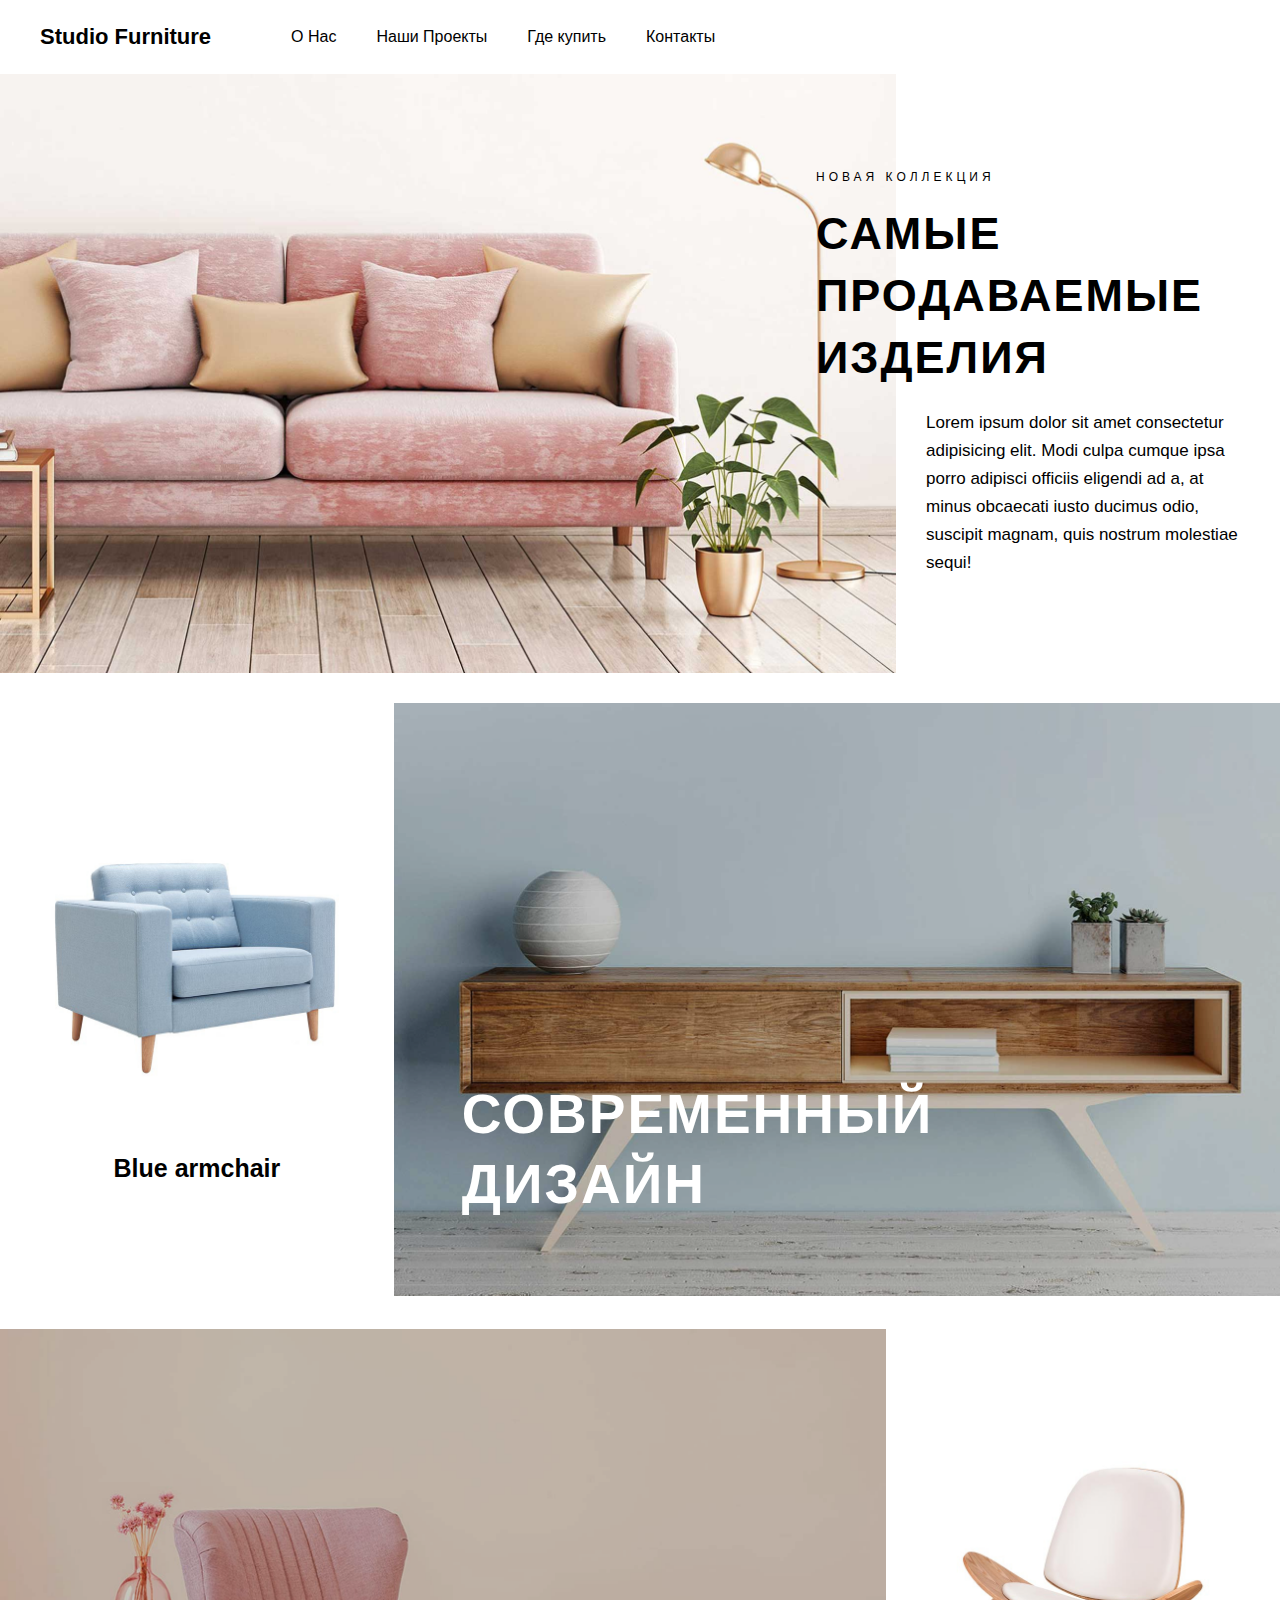
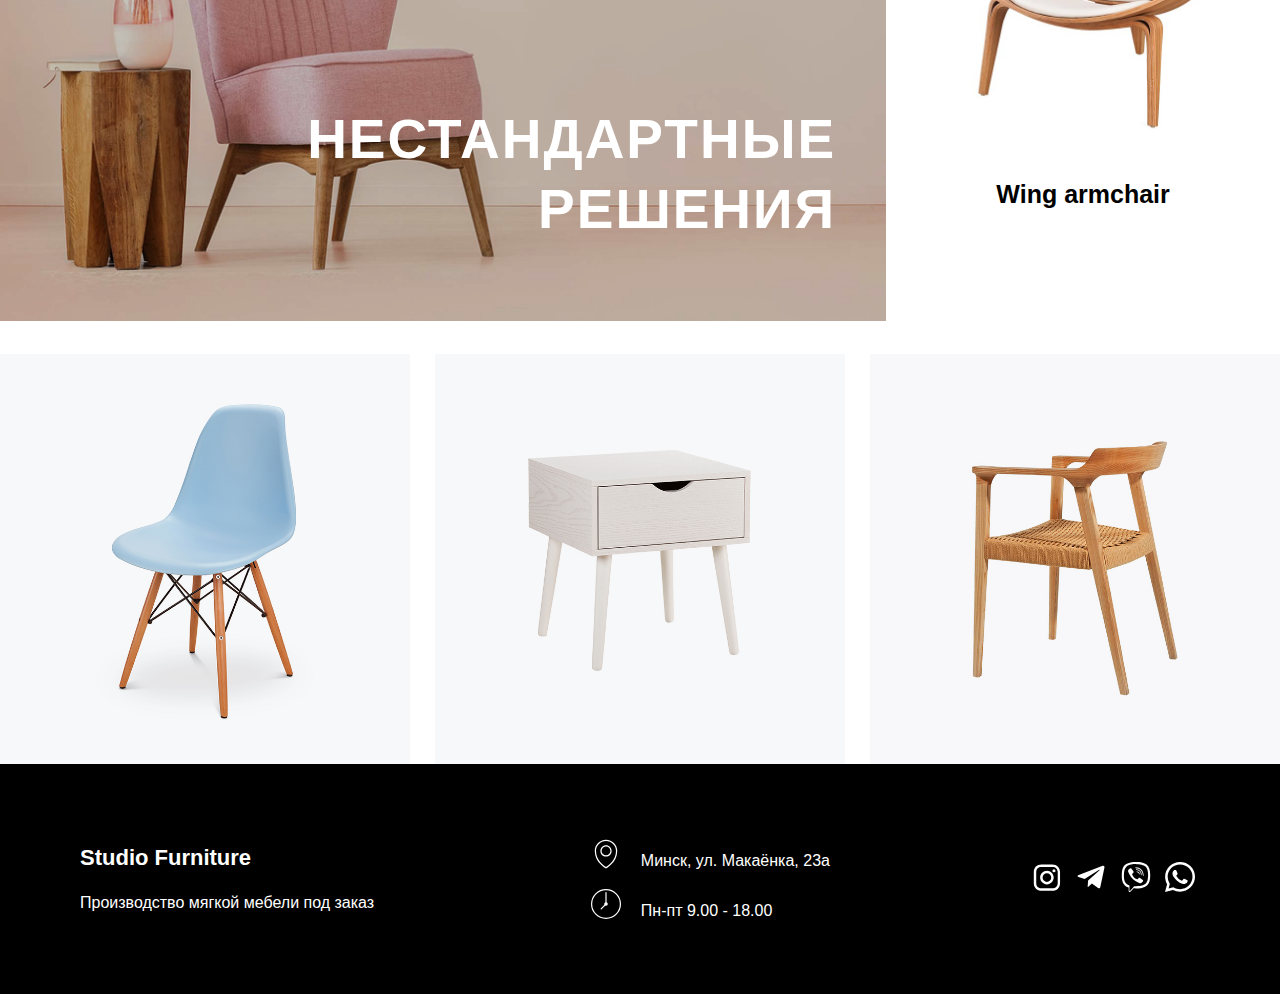
==== index.html @ 8bd31ac7 "add file" ====
<!DOCTYPE html>
<html lang="en">
  <head>
    <meta charset="UTF-8" />
    <meta http-equiv="X-UA-Compatible" content="IE=edge" />
    <meta name="viewport" content="width=device-width, initial-scale=1.0" />
    <title>Studio Furniture</title>
    <link rel="stylesheet" href="css/reset.css" />
    <link rel="stylesheet" href="css/style.css" />
  </head>
  <body>
    <header class="header">
      <div class="header__container">
        <div class="logo">Studio Furniture</div>
        <!--<a href=""
          ><img src="#" alt="Логотип Studio Furniture" class="header__logo"
        /></a>-->
        <nav class="header__link">
          <ul class="menu__list">
            <li class="menu__item"><a href="#" class="menu__link">О Нас</a></li>
            <li class="menu__item">
              <a href="#" class="menu__link">Наши Проекты</a>
            </li>
            <li class="menu__item">
              <a href="#" class="menu__link">Где купить</a>
            </li>
            <li class="menu__item">
              <a href="#" class="menu__link">Контакты</a>
            </li>
          </ul>
        </nav>
        <div class="toggle__menu">
          <div class="line line1"></div>
          <div class="line line2"></div>
          <div class="line line3"></div>
        </div>
      </div>
    </header>
    <main class="main">
      <div class="main__produts">
        <img src="assets/img/furniture-slider-1.jpg" alt="furniture-slider" />
        <div class="produts__container">
          <div class="produts__subtitle">Новая коллекция</div>
          <div class="produts__title">Самые продаваемые изделия</div>
          <div class="produts__description">
            Lorem ipsum dolor sit amet consectetur adipisicing elit. Modi culpa
            cumque ipsa porro adipisci officiis eligendi ad a, at minus
            obcaecati iusto ducimus odio, suscipit magnam, quis nostrum
            molestiae sequi!
          </div>
        </div>
      </div>
      <div class="main__design">
        <div class="design__container">
          <div class="design__product">
            <img src="assets/img/furniture-img-1.jpg" alt="armchair" />
            <h3>Blue armchair</h3>
          </div>
          <div class="design__content">
            <img src="assets/img/h-4-img-2.jpg" alt="furniture-slider" />
            <div class="design__title">Современный дизайн</div>
          </div>
        </div>
      </div>
      <div class="main__design">
        <div class="design__container">
          <div class="design__content">
            <img src="assets/img/h-4-img-3.jpg" alt="furniture-slider" />
            <div class="design__title-right">Нестандартные <br />решения</div>
          </div>
          <div class="design__product">
            <img src="assets/img/furniture-img-2.jpg" alt="" />
            <h3>Wing armchair</h3>
          </div>
        </div>
      </div>
      <div class="main__top">
        <div class="top__container">
          <img src="assets/img/h-prod-1.jpg" alt="" />
          <img src="assets/img/h-prod-2.jpg" alt="" />
          <img src="assets/img/h-prod-3.jpg" alt="" />
        </div>
      </div>
    </main>
    <footer class="footer">
      <div class="footer__logo">
        <div class="logo__title">Studio Furniture</div>
        <div class="logo__subtitle">Производство мягкой мебели под заказ</div>
      </div>
      <div class="footer__info">
        <div class="location">
          <img src="assets/icons/location_icon.svg" alt="" />
          <p>Минск, ул. Макаёнка, 23а</p>
        </div>
        <div class="time-work">
          <img src="assets/icons/clock-icon.svg" alt="" />
          <p>Пн-пт 9.00 - 18.00</p>
        </div>
      </div>
      <div class="social-media">
        <a href="#"
          ><img src="assets/icons/instagram_icon_white.svg" alt="instagram"
        /></a>
        <a href="#"
          ><img src="assets/icons/telegram_icon_white.svg" alt="telegram"
        /></a>
        <a href="#"
          ><img src="assets/icons/viber_icon-white.svg" alt="viber"
        /></a>
        <a href="#"
          ><img src="assets/icons/whatsapp_icon-white.svg" alt="whatsapp"
        /></a>
      </div>
    </footer>
    <div class="mobile__menu">
      <div class="nav__bar">
        <ul class="nav__list">
          <li class="nav__list item">
            <a href="" class="nav__link">О Нас</a>
          </li>
          <li class="nav__list item">
            <a href="" class="nav__link">Наши Проекты</a>
          </li>
          <li class="nav__list item">
            <a href="" class="nav__link">Где купить</a>
          </li>
          <li class="nav__list item">
            <a href="" class="nav__link">Контакты</a>
          </li>
        </ul>
      </div>
    </div>
    <script src="js/script.js"></script>
  </body>
</html>
---- css/style.css ----
@font-face {
  font-family: 'Montserrat';
  font-style: normal;
  font-weight: 300;
  src: local(''), url('../fonts/Montserrat-Light.ttf') format('ttf'),
    /* Chrome 26+, Opera 23+, Firefox 39+ */
      url('../fonts/Montserrat-Light.ttf') format('ttf'); /* Chrome 6+, Firefox 3.6+, IE 9+, Safari 5.1+ */
}

@font-face {
  font-family: 'Montserrat';
  font-style: normal;
  font-weight: 400;
  src: local(''), url('../fonts/Montserrat-Regular.ttf') format('ttf'),
    /* Chrome 26+, Opera 23+, Firefox 39+ */
      url('../fonts/Montserrat-Regular.ttf') format('ttf'); /* Chrome 6+, Firefox 3.6+, IE 9+, Safari 5.1+ */
}
@font-face {
  font-family: 'Montserrat';
  font-style: normal;
  font-weight: 500;
  src: local(''), url('../fonts/Montserrat-Medium.ttf') format('ttf'),
    /* Chrome 26+, Opera 23+, Firefox 39+ */
      url('../fonts/Montserrat-Medium.ttf') format('ttf'); /* Chrome 6+, Firefox 3.6+, IE 9+, Safari 5.1+ */
}

@font-face {
  font-family: 'Montserrat';
  font-style: normal;
  font-weight: 700;
  src: local(''), url('../fonts/Montserrat-Bold.ttf') format('ttf'),
    /* Chrome 26+, Opera 23+, Firefox 39+ */ url('../fonts/Montserrat-Bold.ttf')
      format('ttf'); /* Chrome 6+, Firefox 3.6+, IE 9+, Safari 5.1+ */
}

body {
  font-family: 'Montserrat', sans-serif;
}

html {
  box-sizing: border-box;
}

.header {
  padding: 25px 0;
}

.logo {
  font-size: 22px;
  font-weight: 700;
}

.header__container {
  display: flex;
  justify-content: flex-start;
  align-items: center;
  padding: 0 40px;
}

.header__link {
  padding-left: 60px;
}

.menu__list {
  display: flex;
  justify-content: space-between;
  align-items: center;
  font-weight: 500;
}

.menu__item {
  padding: 0 20px;
}

.menu__link {
  position: relative;
  text-decoration: none;
  color: #000;
  line-height: 1.5;
}

.menu__link:after {
  display: block;
  position: absolute;
  left: 0;
  width: 0;
  height: 1px;
  background-color: #000;
  content: '';
  transition: width 0.3s ease-out;
}

.menu__link:hover:after,
.menu__link:focus:after {
  width: 100%;
}

.main__design,
.main__top {
  margin-top: 30px;
}

.main__produts,
.design__container {
  display: flex;
  justify-content: space-between;
  align-items: center;
}

.main__produts img {
  /*background-image: url(../assets/img/furniture-slider-1.jpg);
  background-repeat: no-repeat;
  background-size: 70%;
  max-height: 100%;
  height: 1024px;*/
  width: 70%;
}

.produts__subtitle,
.produts__title {
  margin-left: -80px;
  text-transform: uppercase;
}

.produts__subtitle {
  font-size: 12px;
  letter-spacing: 4px;
}

.produts__title {
  padding: 20px 0;
  font-size: 55px;
  font-weight: 600;
  letter-spacing: 2px;
  line-height: 62px;
}

.produts__description {
  font-size: 17px;
  line-height: 28px;
  padding: 0 30px;
}

.design__product img {
  width: 100%;
}

.design__content img {
  width: 100%;
  filter: brightness(78%);
}
.design__content
/*.design__product */ {
  position: relative;
}

.design__product {
  display: flex;
  flex-direction: column;
  justify-content: space-evenly;
  align-items: center;
}

.design__product h3 {
  font-size: 25px;
  font-weight: 600;
  padding-top: 40px;
}

.design__title {
  position: absolute;
  z-index: 1;
  bottom: 80px;
  left: 68px;
  font-size: 82px;
  font-weight: 700;
  text-transform: uppercase;
  width: 50%;
  color: #fff;
  letter-spacing: 2px;
  line-height: 92px;
}

.design__title-right {
  position: absolute;
  z-index: 1;
  bottom: 80px;
  right: 50px;
  font-size: 82px;
  font-weight: 700;
  text-transform: uppercase;
  text-align: right;
  color: #fff;
  letter-spacing: 2px;
  line-height: 92px;
}

.top__container {
  display: flex;
  justify-content: space-between;
  align-items: center;
  gap: 10px;
}

.top__container img {
  width: 32%;
  cursor: pointer;
}

.top__container img:hover {
  filter: opacity(20%);
}

.footer {
  display: flex;
  justify-content: space-between;
  align-items: center;
  background-color: #000;
  color: #fff;
  padding: 65px 80px;
}

.logo__title {
  font-size: 22px;
  font-weight: 700;
  padding-bottom: 26px;
}

.logo__subtitle {
  font-weight: 200;
}

.footer img {
  width: 30px;
  height: 30px;
}

.footer__info {
  display: flex;
  flex-direction: column;
  justify-content: space-between;
  align-items: flex-start;
}

.location,
.time-work {
  display: flex;
  justify-content: space-between;
  align-items: flex-end;
  margin: 10px 0;
}

.location img,
.time-work img {
  padding: 0 20px;
}

.social-media img {
  padding: 0 5px;
}

.nav__bar {
  position: absolute;
  background-color: #fff;
  top: 0;
  right: 100%;
  height: 100vh;
  width: 350px;
  display: flex;
  justify-content: center;
  align-items: center;
  transition: position 2.9s;
  -webkit-transition: position 2.9s;
  -moz-transition: position 2.9s;
  -ms-transition: position 2.9s;
  -o-transition: position 2.9s;
}

.toggle {
  left: 0;
  box-shadow: 1px 0 15px 2px rgba(0, 0, 0, 0.4);
  z-index: 999;
}

.toggle__menu {
  width: 28px;
  height: 23px;
  display: flex;
  flex-direction: column;
  justify-content: space-around;
  padding: 7px 12px;
  position: relative;
  z-index: 9999;
  cursor: pointer;
}

.line {
  width: 100%;
  height: 2px;
  border-radius: 5px;
  background-color: #3d3d3d;
  transition: transform 0.2s ease-out;
  -webkit-transition: transform 0.2s ease-out;
  -moz-transition: transform 0.2s ease-out;
  -ms-transition: transform 0.2s ease-out;
  -o-transition: transform 0.2s ease-out;
}

.toggle .line1 {
  background-color: #000000;
  transform: scale(0.9) rotateZ(-45deg) translate(-6px, 4px);
}

.toggle .line2 {
  display: none;
}

.toggle .line3 {
  background-color: #000000;
  transform: scale(0.9) rotateZ(45deg) translate(-6px, -4px);
}

.change .line1 {
  -webkit-transform: rotate(-45deg) translate(-9px, 6px);
  transform: rotate(-45deg) translate(-8px, 4px);
}

.change .line2 {
  opacity: 0;
}

.change .line3 {
  -webkit-transform: rotate(45deg) translate(-8px, -8px);
  transform: rotate(45deg) translate(-6px, -3px);
}

.toggle .toggle__menu {
  background-color: white;
}

.nav__list {
  list-style: none;
  padding-left: 0;
  font-size: 14px;
}

.nav__list .item {
  text-align: center;
  padding: 20px 0;
}

.nav__link {
  font-size: 20px;
  font-weight: 500;
  color: #000;
  letter-spacing: 1px;
  text-decoration: none;
}

.nav__link::before {
  position: absolute;
  content: '';
  left: 0;
  bottom: 0;
  width: 100%;
  height: 1px;
  background-color: #fff;
  transform: scaleX(0);
  transition: transform 0.4s ease-in-out;
  transform-origin: left;
  -webkit-transition: transform 0.4s ease-in-out;
  -moz-transition: transform 0.4s ease-in-out;
  -ms-transition: transform 0.4s ease-in-out;
  -o-transition: transform 0.4s ease-in-out;
}

.nav__link:hover::before {
  transform: scaleX(1);
}

.no__scroll {
  overflow: hidden;
}

.open:after {
  content: '';
  background-color: rgba(0, 0, 0, 0.5);
  opacity: 0.3;
  left: 250px;
  right: 0;
  top: 0;
  bottom: 0;
  position: fixed;
  transition: opacity 0.2s ease-in-out, z-index 0.2s ease-in-out;
}

@media (max-width: 1450px) {
  .produts__title {
    font-size: 45px;
  }
  .design__title,
  .design__title-right {
    font-size: 55px;
    line-height: 70px;
  }
}

@media (max-width: 1130px) {
  .produts__title,
  .design__title,
  .design__title-right {
    font-size: 40px;
    line-height: 52px;
  }
}

@media (max-width: 1000px) {
  .main__produts img {
    width: 100%;
  }
  .main__produts {
    flex-direction: column;
  }
  .produts__subtitle {
    margin: 20px 0 0 34px;
  }
  .produts__title {
    margin-left: 34px;
    font-size: 35px;
    line-height: 40px;
  }
  .design__title,
  .design__title-right {
    bottom: 47px;
    font-size: 35px;
    line-height: 42px;
  }
  .design__title-right {
    right: 77px;
  }
  .footer {
    flex-direction: column;
    padding: 50px 80px;
  }
  .footer__logo {
    text-align: center;
  }
  .logo__title {
    padding-bottom: 16px;
  }
  .footer__info {
    margin: 55px 0;
  }
}

@media (max-width: 850px) {
  .header__link {
    display: none;
  }
  .header__container {
    justify-content: space-between;
  }
}

@media (min-width: 850px) {
  .toggle__menu {
    display: none;
  }
}

@media (max-width: 800px) {
  .design__title,
  .design__title-right {
    bottom: 36px;
    font-size: 28px;
    line-height: 36px;
  }
  .design__product h3 {
    font-size: 20px;
  }
}

@media (max-width: 600px) {
  .design__container {
    flex-direction: column;
  }
  .design__product {
    order: 2;
  }
  .design__title-right {
    right: 46px;
  }
  .design__product h3 {
    padding-bottom: 40px;
  }
  .nav__bar {
    width: 100%;
  }
}

@media (min-width: 320px) and (max-width: 600px) {
  .header__container {
    padding: 0 25px;
  }
  .produts__title {
    font-size: 28px;
    line-height: 36px;
  }
  .design__title {
    bottom: 22px;
    left: 36px;
    font-size: 25px;
    line-height: 32px;
  }
  .design__product h3 {
    padding: 30px 0;
  }
  .design__title-right {
    right: 20px;
  }
  .top__container {
    flex-direction: column;
  }
  .top__container img {
    width: 85%;
  }
  .footer {
    padding: 50px 20px;
    margin-top: 20px;
  }
}
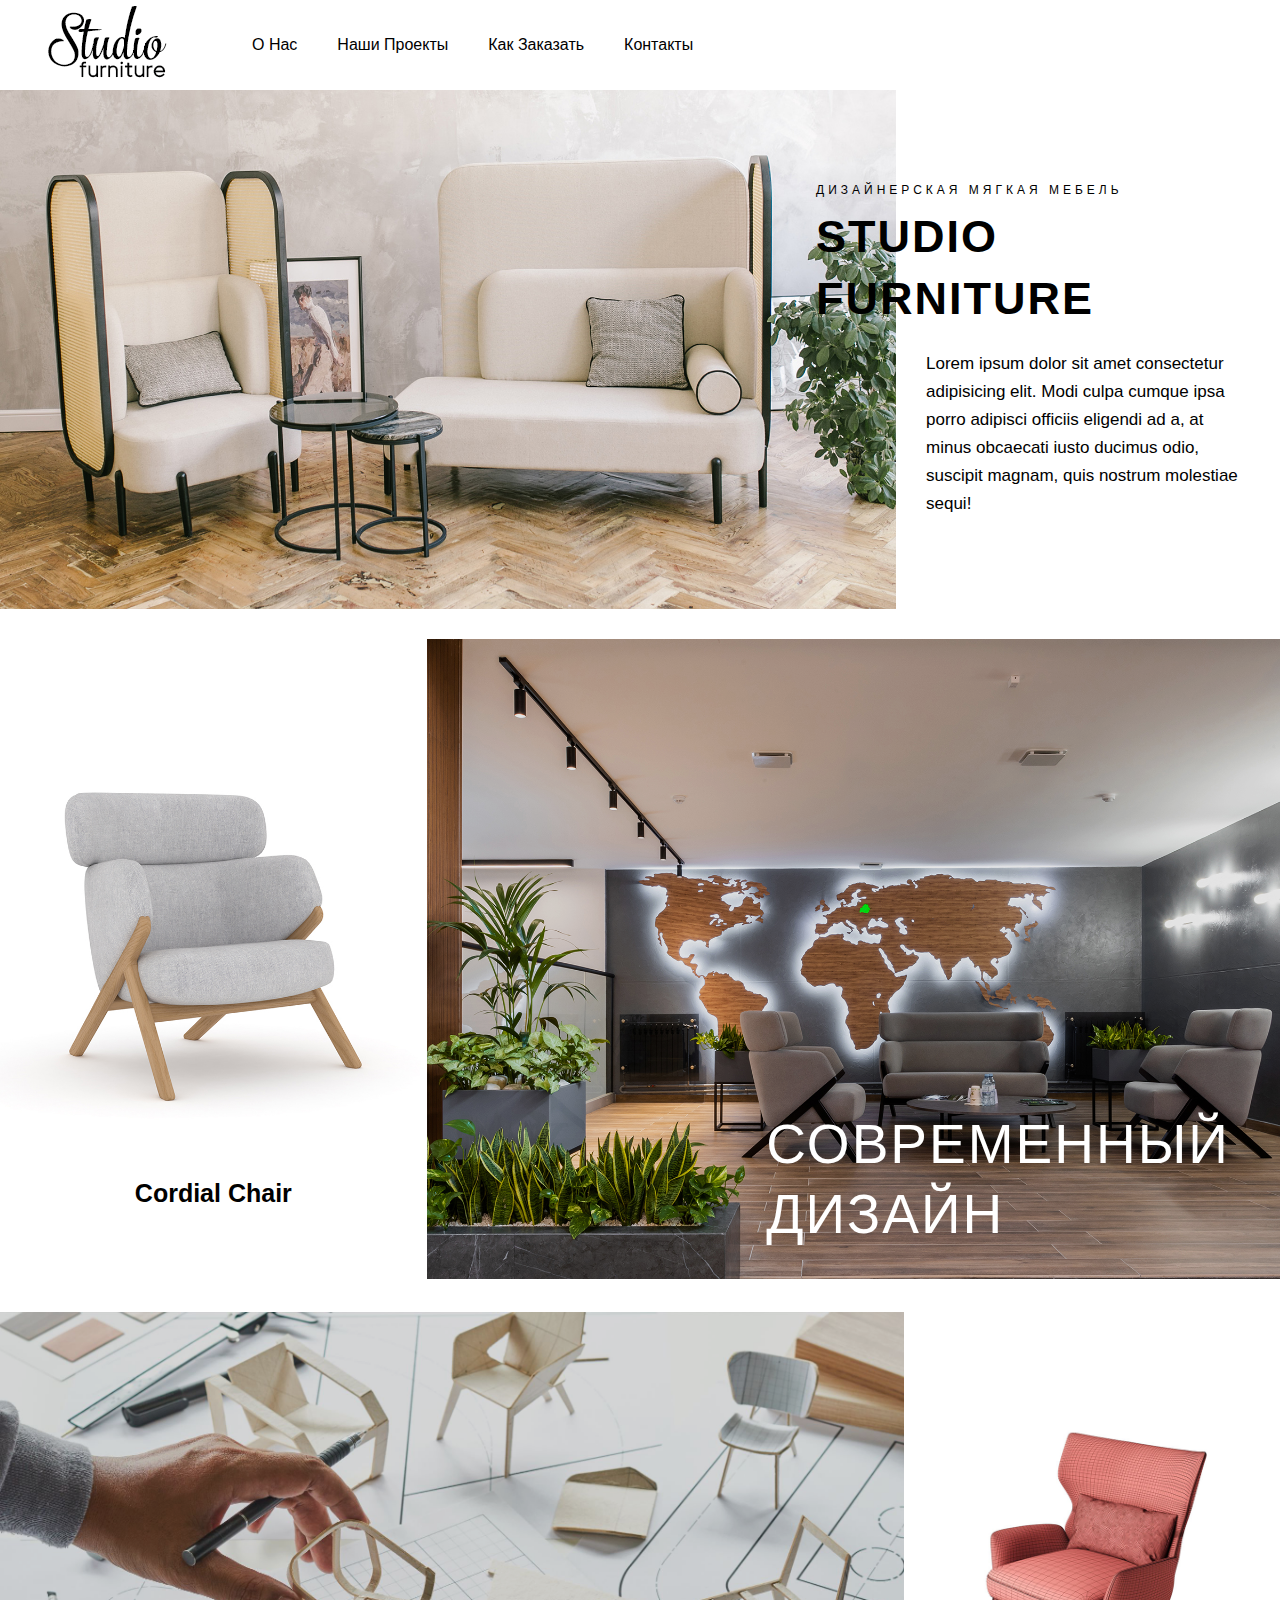
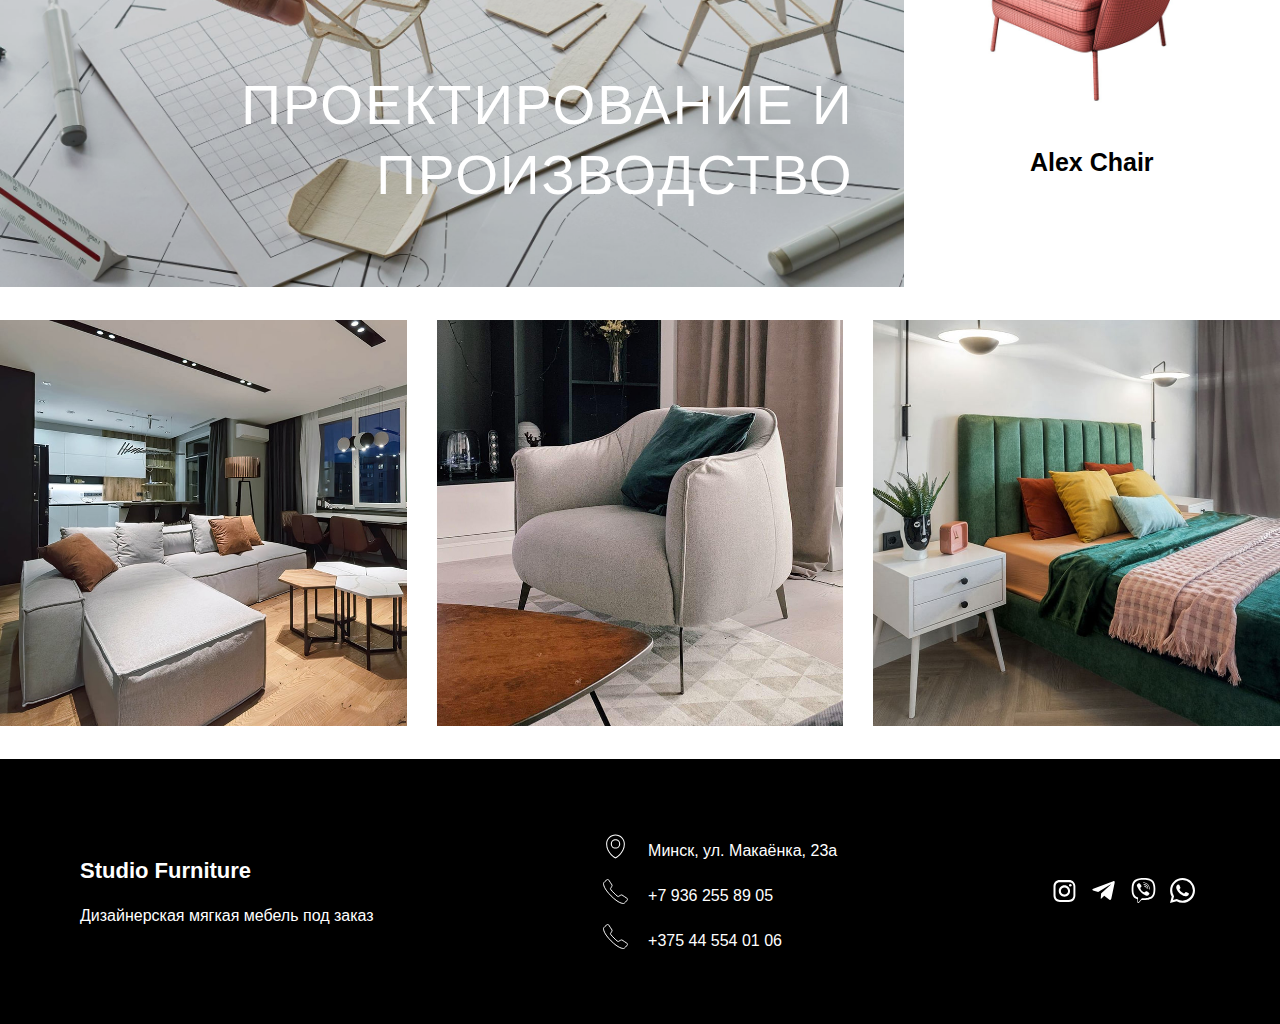
==== commit f31d68cd: "add update" ====
--- a/index.html
+++ b/index.html
@@ -11,21 +11,31 @@
   <body>
     <header class="header">
       <div class="header__container">
-        <div class="logo">Studio Furniture</div>
-        <!--<a href=""
-          ><img src="#" alt="Логотип Studio Furniture" class="header__logo"
-        /></a>-->
+        <!--<div class="logo">Studio Furniture</div>-->
+        <a href="index.html">
+          <img
+            src="assets/img/logo.png"
+            alt="Логотип Studio Furniture"
+            class="header__logo"
+          />
+        </a>
         <nav class="header__link">
           <ul class="menu__list">
-            <li class="menu__item"><a href="#" class="menu__link">О Нас</a></li>
-            <li class="menu__item">
-              <a href="#" class="menu__link">Наши Проекты</a>
-            </li>
-            <li class="menu__item">
-              <a href="#" class="menu__link">Где купить</a>
-            </li>
-            <li class="menu__item">
-              <a href="#" class="menu__link">Контакты</a>
+            <li class="menu__item">
+              <div data-about class="menu__link about">О Нас</div>
+            </li>
+            <li class="menu__item">
+              <a href="https://studiof.by/projects" class="menu__link"
+                >Наши Проекты</a
+              >
+            </li>
+            <li class="menu__item">
+              <div data-order class="menu__link order">Как Заказать</div>
+            </li>
+            <li class="menu__item">
+              <a href="contact.html" class="menu__link" target="_blank"
+                >Контакты</a
+              >
             </li>
           </ul>
         </nav>
@@ -38,10 +48,10 @@
     </header>
     <main class="main">
       <div class="main__produts">
-        <img src="assets/img/furniture-slider-1.jpg" alt="furniture-slider" />
+        <img src="assets/img/rotang.jpg" alt="furniture-slider" />
         <div class="produts__container">
-          <div class="produts__subtitle">Новая коллекция</div>
-          <div class="produts__title">Самые продаваемые изделия</div>
+          <div class="produts__subtitle">Дизайнерская мягкая мебель</div>
+          <div class="produts__title">Studio Furniture</div>
           <div class="produts__description">
             Lorem ipsum dolor sit amet consectetur adipisicing elit. Modi culpa
             cumque ipsa porro adipisci officiis eligendi ad a, at minus
@@ -53,11 +63,16 @@
       <div class="main__design">
         <div class="design__container">
           <div class="design__product">
-            <img src="assets/img/furniture-img-1.jpg" alt="armchair" />
-            <h3>Blue armchair</h3>
+            <a
+              href="https://studiof.by/home/popular/cordial-chair"
+              class="item__product"
+            >
+              <img src="assets/img/cordial-chair.jpg" alt="armchair" />
+              <h3>Cordial Chair</h3>
+            </a>
           </div>
           <div class="design__content">
-            <img src="assets/img/h-4-img-2.jpg" alt="furniture-slider" />
+            <img src="assets/img/birga.jpg" alt="furniture-slider" />
             <div class="design__title">Современный дизайн</div>
           </div>
         </div>
@@ -65,50 +80,85 @@
       <div class="main__design">
         <div class="design__container">
           <div class="design__content">
-            <img src="assets/img/h-4-img-3.jpg" alt="furniture-slider" />
-            <div class="design__title-right">Нестандартные <br />решения</div>
+            <img
+              src="assets/img/furniture-production.jpg"
+              alt="furniture-slider"
+            />
+            <div class="design__title-right">
+              Проектирование и <br />производство
+            </div>
           </div>
           <div class="design__product">
-            <img src="assets/img/furniture-img-2.jpg" alt="" />
-            <h3>Wing armchair</h3>
+            <a
+              href="https://studiof.by/gallery/gallery/armchairs/alex"
+              class="item__product"
+            >
+              <img src="assets/img/alex.jpg" alt="" />
+              <h3>Alex Сhair</h3>
+            </a>
           </div>
         </div>
       </div>
       <div class="main__top">
         <div class="top__container">
-          <img src="assets/img/h-prod-1.jpg" alt="" />
-          <img src="assets/img/h-prod-2.jpg" alt="" />
-          <img src="assets/img/h-prod-3.jpg" alt="" />
+          <a href="https://studiof.by/sofas" class="top__product">
+            <img src="assets/img/Erdnuss.jpg" alt="studio furniture sofas" />
+            <div class="title__product"><h3>Диваны</h3></div>
+          </a>
+          <a href="https://studiof.by/armchairs" class="top__product">
+            <img src="assets/img/archi.jpg" alt="studio furniture armchairs" />
+            <div class="title__product"><h3>Кресла</h3></div>
+          </a>
+          <a href="https://studiof.by/beds" class="top__product">
+            <img src="assets/img/bed.jpg" alt="studio furniture beds" />
+            <div class="title__product"><h3>Кровати</h3></div>
+          </a>
         </div>
       </div>
     </main>
     <footer class="footer">
       <div class="footer__logo">
         <div class="logo__title">Studio Furniture</div>
-        <div class="logo__subtitle">Производство мягкой мебели под заказ</div>
+        <div class="logo__subtitle">Дизайнерская мягкая мебель под заказ</div>
       </div>
       <div class="footer__info">
         <div class="location">
           <img src="assets/icons/location_icon.svg" alt="" />
           <p>Минск, ул. Макаёнка, 23а</p>
         </div>
-        <div class="time-work">
-          <img src="assets/icons/clock-icon.svg" alt="" />
-          <p>Пн-пт 9.00 - 18.00</p>
+        <div class="phone-work">
+          <img src="assets/icons/phone_icon_white.svg" alt="" />
+          <a href="tel:+79362558905">+7 936 255 89 05</a>
+        </div>
+        <div class="phone-work">
+          <img src="assets/icons/phone_icon_white.svg" alt="" />
+          <a href="tel:+375445540106">+375 44 554 01 06</a>
         </div>
       </div>
       <div class="social-media">
-        <a href="#"
-          ><img src="assets/icons/instagram_icon_white.svg" alt="instagram"
-        /></a>
-        <a href="#"
-          ><img src="assets/icons/telegram_icon_white.svg" alt="telegram"
-        /></a>
-        <a href="#"
-          ><img src="assets/icons/viber_icon-white.svg" alt="viber"
-        /></a>
-        <a href="#"
-          ><img src="assets/icons/whatsapp_icon-white.svg" alt="whatsapp"
+        <a href="https://www.instagram.com/studiofurnitureminsk/"
+          ><img
+            src="assets/icons/instagram_icon_white.svg"
+            title="instagram Studio Furniture"
+            alt="instagram"
+        /></a>
+        <a href="https://telegram.me/studiofurnitureminsk/"
+          ><img
+            src="assets/icons/telegram_icon_white.svg"
+            title="telegram Studio Furniture"
+            alt="telegram"
+        /></a>
+        <a href="viber://chat?number=%2B79362558905"
+          ><img
+            src="assets/icons/viber_icon-white.svg"
+            title="viber Studio Furniture"
+            alt="viber"
+        /></a>
+        <a href="https://wa.me/79362558905"
+          ><img
+            src="assets/icons/whatsapp_icon-white.svg"
+            title="whatsapp Studio Furniture"
+            alt="whatsapp"
         /></a>
       </div>
     </footer>
@@ -116,18 +166,132 @@
       <div class="nav__bar">
         <ul class="nav__list">
           <li class="nav__list item">
-            <a href="" class="nav__link">О Нас</a>
-          </li>
-          <li class="nav__list item">
-            <a href="" class="nav__link">Наши Проекты</a>
-          </li>
-          <li class="nav__list item">
-            <a href="" class="nav__link">Где купить</a>
-          </li>
-          <li class="nav__list item">
-            <a href="" class="nav__link">Контакты</a>
+            <div data-about class="menu__link about nav__link">О Нас</div>
+          </li>
+          <li class="nav__list item">
+            <a href="https://studiof.by/projects" class="nav__link"
+              >Наши Проекты</a
+            >
+          </li>
+          <li class="nav__list item">
+            <div data-order class="menu__link order nav__link">
+              Как Заказать
+            </div>
+          </li>
+          <li class="nav__list item">
+            <a href="contact.html" class="nav__link">Контакты</a>
           </li>
         </ul>
+      </div>
+    </div>
+    <div class="modal__about">
+      <div class="modal-dialog">
+        <div class="modal-content">
+          <div data-close="" class="modal-close">×</div>
+
+          <div class="modal__info">
+            <div class="about__title">Коротко о проекте Studio Furniture</div>
+            <img
+              src="assets/img/about-img.jpg"
+              alt="about us"
+              class="about__img"
+            />
+            <div class="about__text">
+              <p>
+                <span>Проект Studio Furniture</span> - новый и достаточно
+                молодой проект компании Лимбао. Мы открыли второе направление
+                развития компании в 2015 году. К этому времени у нас уже имелся
+                большой опыт работы в области ремонта мягкой мебели. Осуществляя
+                ремонты старой мебели стало очевидно, что в абсолютном
+                большинстве, мебель в наших квартирах скучна и однообразна. Эхо
+                советского союза до настоящего времени дает знать о себе даже в
+                той мебели, которую предлагают гиганты отечественного мебельного
+                рынка.
+              </p>
+              <p>
+                Своим проектом Studio Furniture мы хотим привнести новые
+                современные тенденции в области проектирования, дизайна и
+                производства мягкой мебели. Мы хотим задать новый мебельный
+                тренд в отечественной мебельной отрасли. Нам не интересны
+                скучные, стандартные шаблонные решения. Мебель, которую мы
+                производим для наших заказчиков, обязательно должна подчиняться
+                трем составляющим, которые мы возвели в основу нашей философии:
+              </p>
+              <p>
+                <span>дизайн</span> - мебель должна радовать своим внешним
+                видом, лаконичность форм, современные фактуры, уместность и
+                гармоничность в интерьере.
+              </p>
+              <p>
+                <span>практичность</span> - любая мебель должна быть практична и
+                функциональна, мы не жертвуем практичностью ради дизайна и
+                готовы пересматривать по несколько раз всю концепцию изделия,
+                чтобы допилить его функционал.
+              </p>
+              <p>
+                <span>простота</span> - "все гениальное просто", никаких сложных
+                решений и механизмов, снижающих долговечность изделия, никаких
+                высокотехнологичных станков, заточенных только под одну
+                операцию. Все что мы пытаемся делать - красиво в своей простоте.
+              </p>
+            </div>
+          </div>
+        </div>
+      </div>
+    </div>
+    <div class="modal__order">
+      <div class="modal-dialog">
+        <div class="modal-content">
+          <div data-close="" class="modal-close">×</div>
+
+          <div class="modal__info">
+            <div class="about__title">Как сделать заказ</div>
+            <img
+              src="assets/img/about-img.jpg"
+              alt="about us"
+              class="about__img"
+            />
+            <div class="about__text">
+              <p>
+                <span>Проект Studio Furniture</span> - новый и достаточно
+                молодой проект компании Лимбао. Мы открыли второе направление
+                развития компании в 2015 году. К этому времени у нас уже имелся
+                большой опыт работы в области ремонта мягкой мебели. Осуществляя
+                ремонты старой мебели стало очевидно, что в абсолютном
+                большинстве, мебель в наших квартирах скучна и однообразна. Эхо
+                советского союза до настоящего времени дает знать о себе даже в
+                той мебели, которую предлагают гиганты отечественного мебельного
+                рынка.
+              </p>
+              <p>
+                Своим проектом Studio Furniture мы хотим привнести новые
+                современные тенденции в области проектирования, дизайна и
+                производства мягкой мебели. Мы хотим задать новый мебельный
+                тренд в отечественной мебельной отрасли. Нам не интересны
+                скучные, стандартные шаблонные решения. Мебель, которую мы
+                производим для наших заказчиков, обязательно должна подчиняться
+                трем составляющим, которые мы возвели в основу нашей философии:
+              </p>
+              <p>
+                <span>дизайн</span> - мебель должна радовать своим внешним
+                видом, лаконичность форм, современные фактуры, уместность и
+                гармоничность в интерьере.
+              </p>
+              <p>
+                <span>практичность</span> - любая мебель должна быть практична и
+                функциональна, мы не жертвуем практичностью ради дизайна и
+                готовы пересматривать по несколько раз всю концепцию изделия,
+                чтобы допилить его функционал.
+              </p>
+              <p>
+                <span>простота</span> - "все гениальное просто", никаких сложных
+                решений и механизмов, снижающих долговечность изделия, никаких
+                высокотехнологичных станков, заточенных только под одну
+                операцию. Все что мы пытаемся делать - красиво в своей простоте.
+              </p>
+            </div>
+          </div>
+        </div>
       </div>
     </div>
     <script src="js/script.js"></script>
--- a/css/style.css
+++ b/css/style.css
@@ -42,7 +42,12 @@
 }
 
 .header {
-  padding: 25px 0;
+  position: sticky;
+  top: 0;
+  height: 100%;
+  padding: 5px 0;
+  background: #fff;
+  z-index: 999;
 }
 
 .logo {
@@ -96,7 +101,8 @@
 }
 
 .main__design,
-.main__top {
+.main__top,
+.footer {
   margin-top: 30px;
 }
 
@@ -104,6 +110,13 @@
 .design__container {
   display: flex;
   justify-content: space-between;
+}
+
+.main__produts {
+  align-items: start;
+}
+
+.design__container {
   align-items: center;
 }
 
@@ -122,13 +135,17 @@
   text-transform: uppercase;
 }
 
+.produts__container {
+  margin-top: 94px;
+}
+
 .produts__subtitle {
   font-size: 12px;
   letter-spacing: 4px;
 }
 
 .produts__title {
-  padding: 20px 0;
+  padding: 10px 0 20px 0;
   font-size: 55px;
   font-weight: 600;
   letter-spacing: 2px;
@@ -147,18 +164,20 @@
 
 .design__content img {
   width: 100%;
-  filter: brightness(78%);
+  filter: brightness(90%);
 }
 .design__content
 /*.design__product */ {
   position: relative;
 }
 
-.design__product {
+.item__product {
   display: flex;
   flex-direction: column;
   justify-content: space-evenly;
   align-items: center;
+  text-decoration: none;
+  color: #000;
 }
 
 .design__product h3 {
@@ -170,10 +189,10 @@
 .design__title {
   position: absolute;
   z-index: 1;
-  bottom: 80px;
-  left: 68px;
-  font-size: 82px;
-  font-weight: 700;
+  bottom: 33px;
+  right: 87px;
+  font-size: 77px;
+  font-weight: 500;
   text-transform: uppercase;
   width: 50%;
   color: #fff;
@@ -186,8 +205,8 @@
   z-index: 1;
   bottom: 80px;
   right: 50px;
-  font-size: 82px;
-  font-weight: 700;
+  font-size: 77px;
+  font-weight: 500;
   text-transform: uppercase;
   text-align: right;
   color: #fff;
@@ -199,16 +218,43 @@
   display: flex;
   justify-content: space-between;
   align-items: center;
-  gap: 10px;
+  gap: 30px;
 }
 
 .top__container img {
-  width: 32%;
-  cursor: pointer;
-}
-
-.top__container img:hover {
-  filter: opacity(20%);
+  width: 100%;
+  /*cursor: pointer;*/
+}
+
+.top__product {
+  position: relative;
+}
+
+.title__product {
+  position: absolute;
+  left: 0;
+  bottom: 0;
+  top: 0;
+  right: 0;
+  background: rgba(255, 255, 255, 0.8);
+  font-size: 25px;
+  font-weight: 600;
+  display: none;
+}
+
+.title__product h3 {
+  position: absolute;
+  top: 50%;
+  left: 50%;
+  margin-right: -50%;
+  transform: translate(-50%, -50%);
+  color: #000;
+}
+.top__product:hover h3 {
+  transition: 0.5s all;
+}
+.top__product:hover .title__product {
+  display: block;
 }
 
 .footer {
@@ -231,8 +277,8 @@
 }
 
 .footer img {
-  width: 30px;
-  height: 30px;
+  width: 25px;
+  height: 25px;
 }
 
 .footer__info {
@@ -243,7 +289,7 @@
 }
 
 .location,
-.time-work {
+.phone-work {
   display: flex;
   justify-content: space-between;
   align-items: flex-end;
@@ -251,8 +297,13 @@
 }
 
 .location img,
-.time-work img {
+.phone-work img {
   padding: 0 20px;
+}
+
+.phone-work a {
+  text-decoration: none;
+  color: #fff;
 }
 
 .social-media img {
@@ -394,6 +445,221 @@
   transition: opacity 0.2s ease-in-out, z-index 0.2s ease-in-out;
 }
 
+.about,
+.order {
+  cursor: pointer;
+}
+
+.modal__about {
+  position: fixed;
+  top: 0;
+  left: 0;
+  z-index: 1050;
+  display: none;
+  width: 100%;
+  height: 100%;
+  overflow: hidden;
+  background-color: rgba(0, 0, 0, 0.5);
+}
+.modal__order {
+  position: fixed;
+  top: 0;
+  left: 0;
+  z-index: 1050;
+  display: none;
+  width: 100%;
+  height: 100%;
+  overflow: hidden;
+  background-color: rgba(0, 0, 0, 0.5);
+}
+.modal-dialog {
+  max-width: 800px;
+  margin: 40px auto;
+}
+.modal-content {
+  position: relative;
+  padding: 40px 40px 0 40px;
+  margin: 20px;
+  background-color: #fff;
+  border: 1px solid rgba(0, 0, 0, 0.2);
+  border-radius: 4px;
+  max-height: 80vh;
+  overflow-y: auto;
+}
+.modal-close {
+  position: absolute;
+  top: 8px;
+  right: 14px;
+  font-size: 30px;
+  color: #000;
+  opacity: 0.5;
+  font-weight: 700;
+  border: none;
+  background-color: transparent;
+  cursor: pointer;
+}
+.about__title {
+  text-align: center;
+  font-size: 32px;
+  font-weight: 600;
+  padding-bottom: 30px;
+}
+
+.about__text {
+  padding-right: 30px;
+}
+
+.about__text p {
+  font-size: 17px;
+  line-height: 28px;
+  padding-bottom: 20px;
+}
+
+.about__text span {
+  font-weight: 600;
+}
+
+.about__img {
+  padding-bottom: 30px;
+  width: 100%;
+}
+
+.show {
+  display: block;
+}
+.hide {
+  display: none;
+}
+
+.wrapper {
+  max-width: 1200px;
+  margin: 0 auto;
+}
+
+.contact__title {
+  font-size: 38px;
+  line-height: 42px;
+  font-weight: 600;
+  padding-top: 45px;
+  padding-bottom: 15px;
+}
+
+.contact__info {
+  display: flex;
+  justify-content: space-around;
+  align-items: flex-start;
+}
+
+.contact__content {
+  width: 50%;
+}
+
+.contact__location {
+  padding-top: 85px;
+}
+
+.social {
+  display: flex;
+  flex-direction: column;
+  align-items: flex-start;
+  gap: 1em;
+}
+
+.social__link {
+  display: flex;
+  justify-content: center;
+  align-items: center;
+  text-decoration: none;
+  color: #000;
+}
+
+.social span {
+  padding-left: 10px;
+}
+
+.social img {
+  width: 30px;
+  height: 30px;
+}
+
+.info__phone h2 {
+  font-size: 21px;
+  font-weight: 600;
+  padding-top: 20px;
+  padding-bottom: 10px;
+}
+
+.phone__link {
+  text-decoration: none;
+  color: #000;
+  line-height: 32px;
+}
+
+.info__phone {
+  display: flex;
+  justify-content: start;
+}
+
+.phone__moscow {
+  padding-right: 85px;
+}
+
+.contact {
+  display: flex;
+  justify-content: center;
+  align-items: center;
+}
+
+.contact img {
+  width: 20px;
+  height: 20px;
+  padding-right: 15px;
+}
+
+.ymaps-2-1-79-map {
+  filter: grayscale(40%);
+}
+
+.ymaps-2-1-79-gototech {
+  display: none !important;
+}
+
+.card-items {
+  display: flex;
+  position: relative;
+}
+.item-gallery {
+  display: flex;
+  flex-direction: column;
+}
+
+.item-description {
+  height: 100%;
+  width: 37%;
+  position: sticky;
+  top: 0;
+  margin-left: 7%;
+}
+.item-all-text {
+  margin: 0 auto;
+  box-sizing: content-box;
+  min-height: 994px;
+}
+.item-all-text p {
+  font-size: 16px;
+  font-weight: 400;
+  margin: 0;
+  padding-bottom: 22px;
+}
+.data {
+  padding-bottom: 7px;
+  border-bottom: 1px solid #888;
+  margin-bottom: 7px;
+}
+.size {
+  padding-bottom: 15px;
+}
+
 @media (max-width: 1450px) {
   .produts__title {
     font-size: 45px;
@@ -460,6 +726,19 @@
   .header__container {
     justify-content: space-between;
   }
+  .contact__info {
+    flex-direction: column;
+    padding-left: 50px;
+  }
+  .contact__content {
+    width: 100%;
+  }
+  .contact__location {
+    padding-top: 45px;
+  }
+  .header {
+    box-shadow: 0px 2px 20px rgb(0 0 0 / 10%);
+  }
 }
 
 @media (min-width: 850px) {
@@ -521,11 +800,14 @@
   .top__container {
     flex-direction: column;
   }
-  .top__container img {
-    width: 85%;
-  }
   .footer {
     padding: 50px 20px;
     margin-top: 20px;
   }
-}
+  .info__phone {
+    flex-direction: column;
+  }
+  .contact {
+    justify-content: start;
+  }
+}
